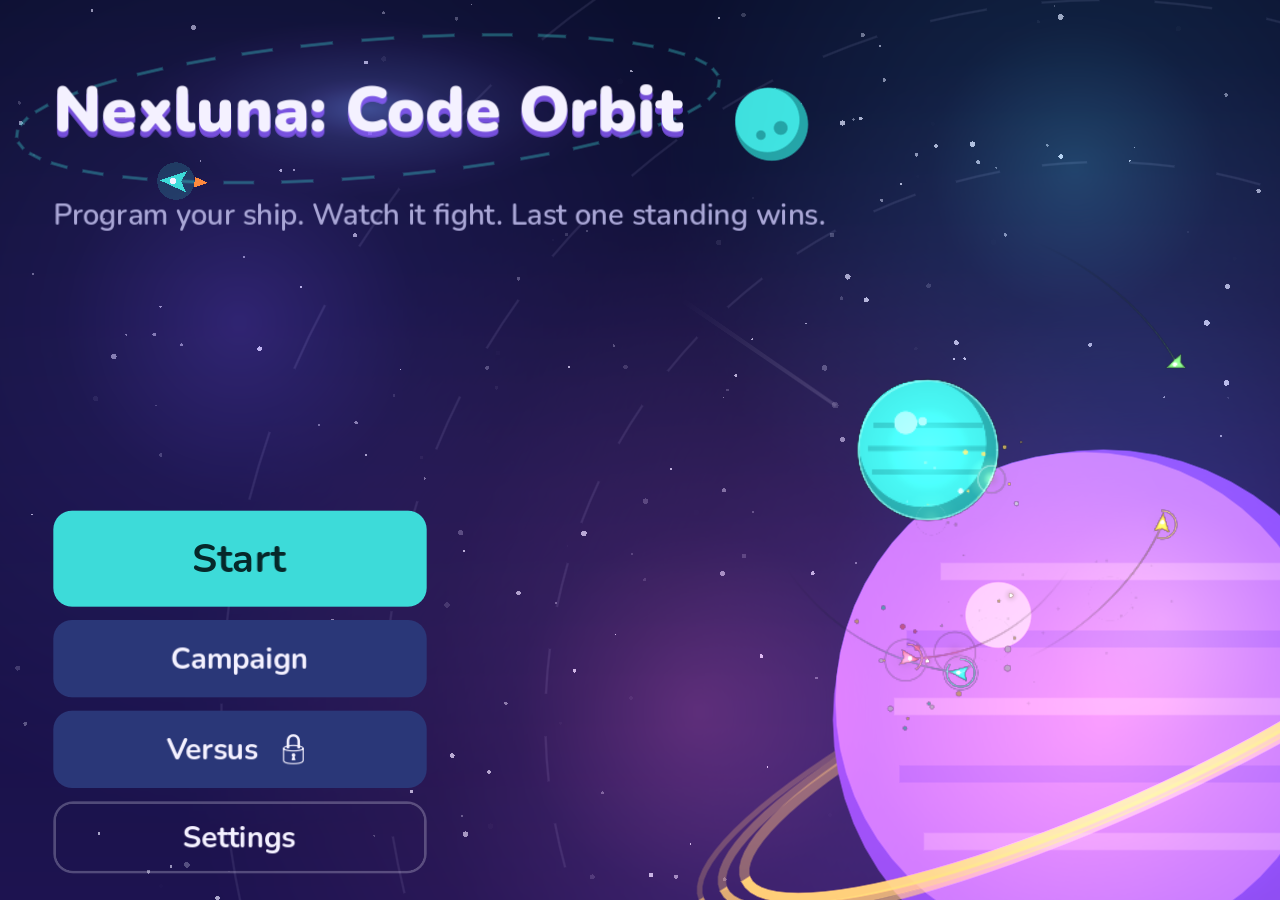
==== play/index.html @ 21a6e505 "Play in the browser: game build in play/, Play section, hero CTA; privacy policy browser section Co-" ====
<!DOCTYPE html>
<html lang="en">
	<head>
		<meta charset="utf-8">
		<meta name="viewport" content="width=device-width, user-scalable=no, initial-scale=1.0">
		<title>Nexluna: Code Orbit</title>
		<style>
html, body, #canvas {
	margin: 0;
	padding: 0;
	border: 0;
}

body {
	color: white;
	background-color: black;
	overflow: hidden;
	touch-action: none;
}

#canvas {
	display: block;
}

#canvas:focus {
	outline: none;
}

#status, #status-splash, #status-progress {
	position: absolute;
	left: 0;
	right: 0;
}

#status, #status-splash {
	top: 0;
	bottom: 0;
}

#status {
	background-color: #0d0f33;
	display: flex;
	flex-direction: column;
	justify-content: center;
	align-items: center;
	visibility: hidden;
}

#status-splash {
	max-height: 100%;
	max-width: 100%;
	margin: auto;
}

#status-splash.show-image--false {
	display: none;
}

#status-splash.fullsize--true {
	height: 100%;
	width: 100%;
	object-fit: contain;
}

#status-splash.use-filter--false {
	image-rendering: pixelated;
}

#status-progress, #status-notice {
	display: none;
}

#status-progress {
	bottom: 10%;
	width: 50%;
	margin: 0 auto;
}

#status-notice {
	background-color: #5b3943;
	border-radius: 0.5rem;
	border: 1px solid #9b3943;
	color: #e0e0e0;
	font-family: 'Noto Sans', 'Droid Sans', Arial, sans-serif;
	line-height: 1.3;
	margin: 0 2rem;
	overflow: hidden;
	padding: 1rem;
	text-align: center;
	z-index: 1;
}
		</style>
		<link id="-gd-engine-icon" rel="icon" type="image/png" href="index.icon.png" />
<link rel="apple-touch-icon" href="index.apple-touch-icon.png"/>
<meta name="theme-color" content="#0d0f33"><style>body{background:#0d0f33}#status-progress{accent-color:#3ee0d8}@media (orientation:portrait) and (pointer:coarse){body::after{content:"\21BB\A Turn your phone sideways to play";white-space:pre;position:fixed;inset:0;display:flex;align-items:center;justify-content:center;text-align:center;line-height:1.6;background:#0d0f33;color:#eef0ff;font:800 22px system-ui,sans-serif;z-index:99}}</style>
	</head>
	<body>
		<canvas id="canvas">
			Your browser does not support the canvas tag.
		</canvas>

		<noscript>
			Your browser does not support JavaScript.
		</noscript>

		<div id="status">
			<img id="status-splash" class="show-image--true fullsize--false use-filter--true" src="index.png" alt="">
			<progress id="status-progress"></progress>
			<div id="status-notice"></div>
		</div>

		<script src="index.js"></script>
		<script>
const GODOT_CONFIG = {"args":[],"canvasResizePolicy":2,"emscriptenPoolSize":8,"ensureCrossOriginIsolationHeaders":true,"executable":"index","experimentalVK":false,"fileSizes":{"index.pck":1243964,"index.wasm":39514754},"focusCanvas":true,"gdextensionLibs":[],"godotPoolSize":4};
const GODOT_THREADS_ENABLED = false;
const engine = new Engine(GODOT_CONFIG);

(function () {
	const statusOverlay = document.getElementById('status');
	const statusProgress = document.getElementById('status-progress');
	const statusNotice = document.getElementById('status-notice');

	let initializing = true;
	let statusMode = '';

	function setStatusMode(mode) {
		if (statusMode === mode || !initializing) {
			return;
		}
		if (mode === 'hidden') {
			statusOverlay.remove();
			initializing = false;
			return;
		}
		statusOverlay.style.visibility = 'visible';
		statusProgress.style.display = mode === 'progress' ? 'block' : 'none';
		statusNotice.style.display = mode === 'notice' ? 'block' : 'none';
		statusMode = mode;
	}

	function setStatusNotice(text) {
		while (statusNotice.lastChild) {
			statusNotice.removeChild(statusNotice.lastChild);
		}
		const lines = text.split('\n');
		lines.forEach((line) => {
			statusNotice.appendChild(document.createTextNode(line));
			statusNotice.appendChild(document.createElement('br'));
		});
	}

	function displayFailureNotice(err) {
		console.error(err);
		if (err instanceof Error) {
			setStatusNotice(err.message);
		} else if (typeof err === 'string') {
			setStatusNotice(err);
		} else {
			setStatusNotice('An unknown error occurred.');
		}
		setStatusMode('notice');
		initializing = false;
	}

	const missing = Engine.getMissingFeatures({
		threads: GODOT_THREADS_ENABLED,
	});

	if (missing.length !== 0) {
		if (GODOT_CONFIG['serviceWorker'] && GODOT_CONFIG['ensureCrossOriginIsolationHeaders'] && 'serviceWorker' in navigator) {
			let serviceWorkerRegistrationPromise;
			try {
				serviceWorkerRegistrationPromise = navigator.serviceWorker.getRegistration();
			} catch (err) {
				serviceWorkerRegistrationPromise = Promise.reject(new Error('Service worker registration failed.'));
			}
			// There's a chance that installing the service worker would fix the issue
			Promise.race([
				serviceWorkerRegistrationPromise.then((registration) => {
					if (registration != null) {
						return Promise.reject(new Error('Service worker already exists.'));
					}
					return registration;
				}).then(() => engine.installServiceWorker()),
				// For some reason, `getRegistration()` can stall
				new Promise((resolve) => {
					setTimeout(() => resolve(), 2000);
				}),
			]).then(() => {
				// Reload if there was no error.
				window.location.reload();
			}).catch((err) => {
				console.error('Error while registering service worker:', err);
			});
		} else {
			// Display the message as usual
			const missingMsg = 'Error\nThe following features required to run Godot projects on the Web are missing:\n';
			displayFailureNotice(missingMsg + missing.join('\n'));
		}
	} else {
		setStatusMode('progress');
		engine.startGame({
			'onProgress': function (current, total) {
				if (current > 0 && total > 0) {
					statusProgress.value = current;
					statusProgress.max = total;
				} else {
					statusProgress.removeAttribute('value');
					statusProgress.removeAttribute('max');
				}
			},
		}).then(() => {
			setStatusMode('hidden');
		}, displayFailureNotice);
	}
}());
		</script>
	</body>
</html>
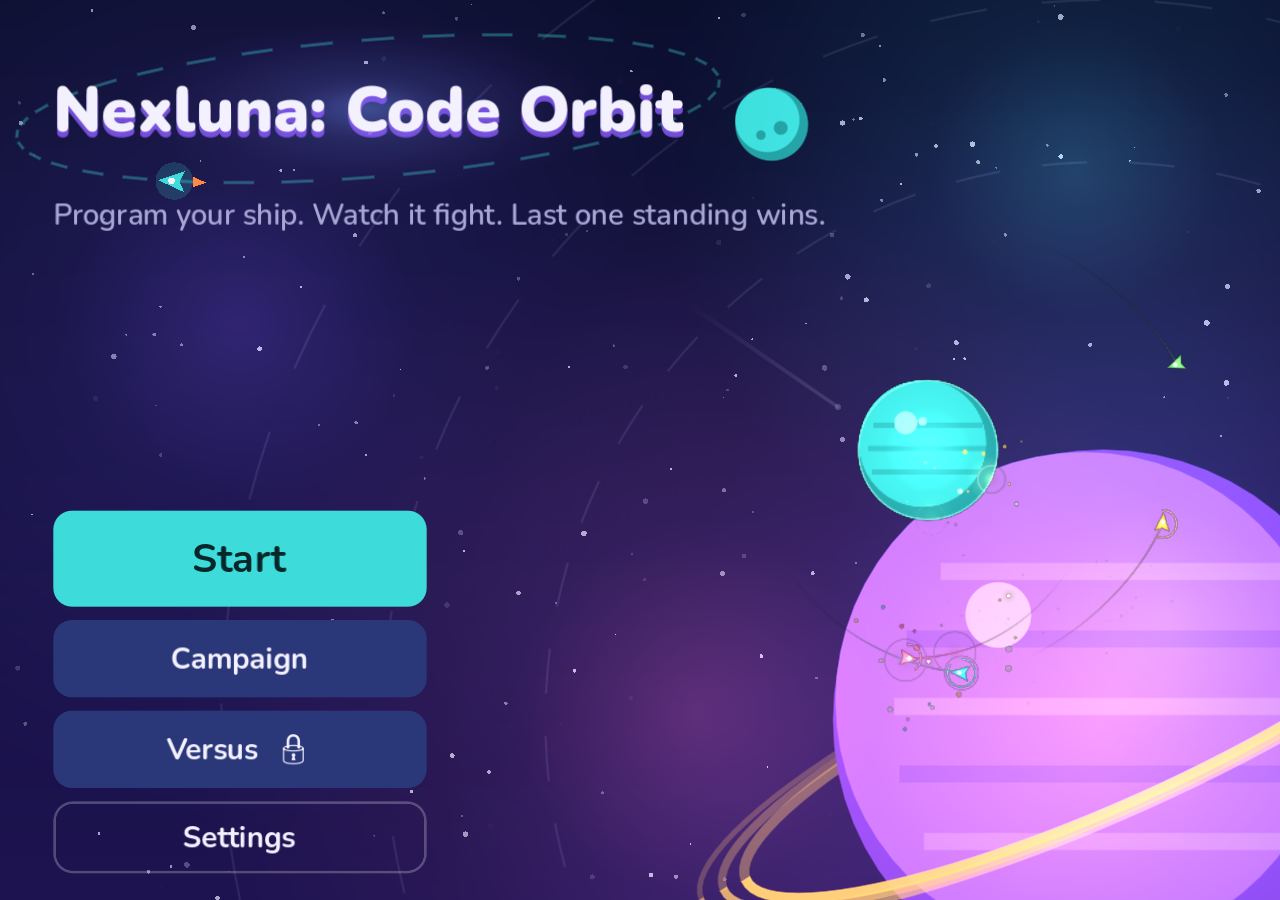
==== commit 33e6ce12: "docs: play/ rebuilt with the T-106 clipboard fix Co-Authored-By: Claude Opus 5.5 <noreply@anthropic." ====
--- a/play/index.html
+++ b/play/index.html
@@ -111,7 +111,7 @@
 
 		<script src="index.js"></script>
 		<script>
-const GODOT_CONFIG = {"args":[],"canvasResizePolicy":2,"emscriptenPoolSize":8,"ensureCrossOriginIsolationHeaders":true,"executable":"index","experimentalVK":false,"fileSizes":{"index.pck":1243964,"index.wasm":39514754},"focusCanvas":true,"gdextensionLibs":[],"godotPoolSize":4};
+const GODOT_CONFIG = {"args":[],"canvasResizePolicy":2,"emscriptenPoolSize":8,"ensureCrossOriginIsolationHeaders":true,"executable":"index","experimentalVK":false,"fileSizes":{"index.pck":1246220,"index.wasm":39514754},"focusCanvas":true,"gdextensionLibs":[],"godotPoolSize":4};
 const GODOT_THREADS_ENABLED = false;
 const engine = new Engine(GODOT_CONFIG);
 
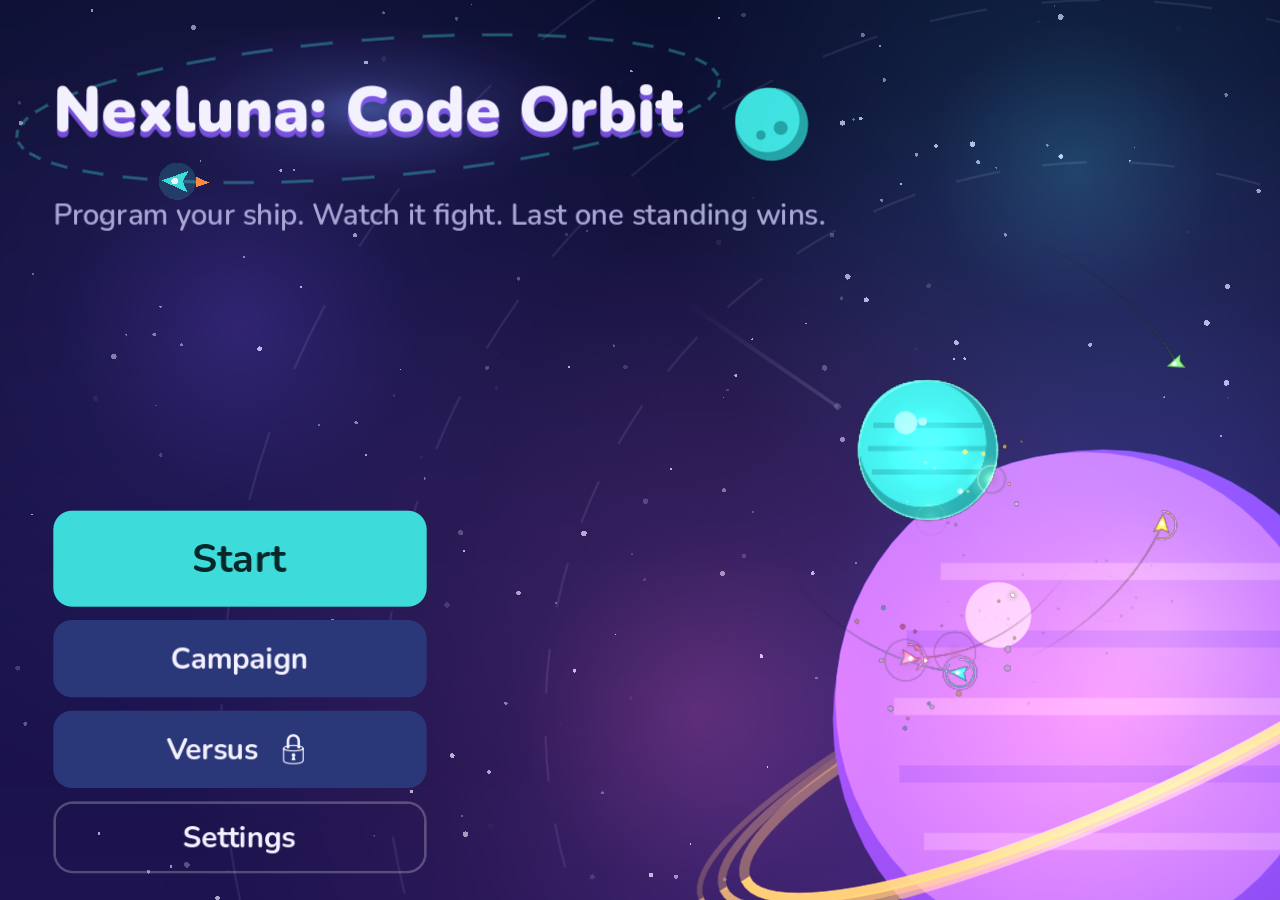
==== commit 6b645738: "docs: play/ rebuilt from nexluna 926a1bf" ====
--- a/play/index.html
+++ b/play/index.html
@@ -111,7 +111,7 @@
 
 		<script src="index.js"></script>
 		<script>
-const GODOT_CONFIG = {"args":[],"canvasResizePolicy":2,"emscriptenPoolSize":8,"ensureCrossOriginIsolationHeaders":true,"executable":"index","experimentalVK":false,"fileSizes":{"index.pck":1246220,"index.wasm":39514754},"focusCanvas":true,"gdextensionLibs":[],"godotPoolSize":4};
+const GODOT_CONFIG = {"args":[],"canvasResizePolicy":2,"emscriptenPoolSize":8,"ensureCrossOriginIsolationHeaders":true,"executable":"index","experimentalVK":false,"fileSizes":{"index.pck":1249232,"index.wasm":39514754},"focusCanvas":true,"gdextensionLibs":[],"godotPoolSize":4};
 const GODOT_THREADS_ENABLED = false;
 const engine = new Engine(GODOT_CONFIG);
 
